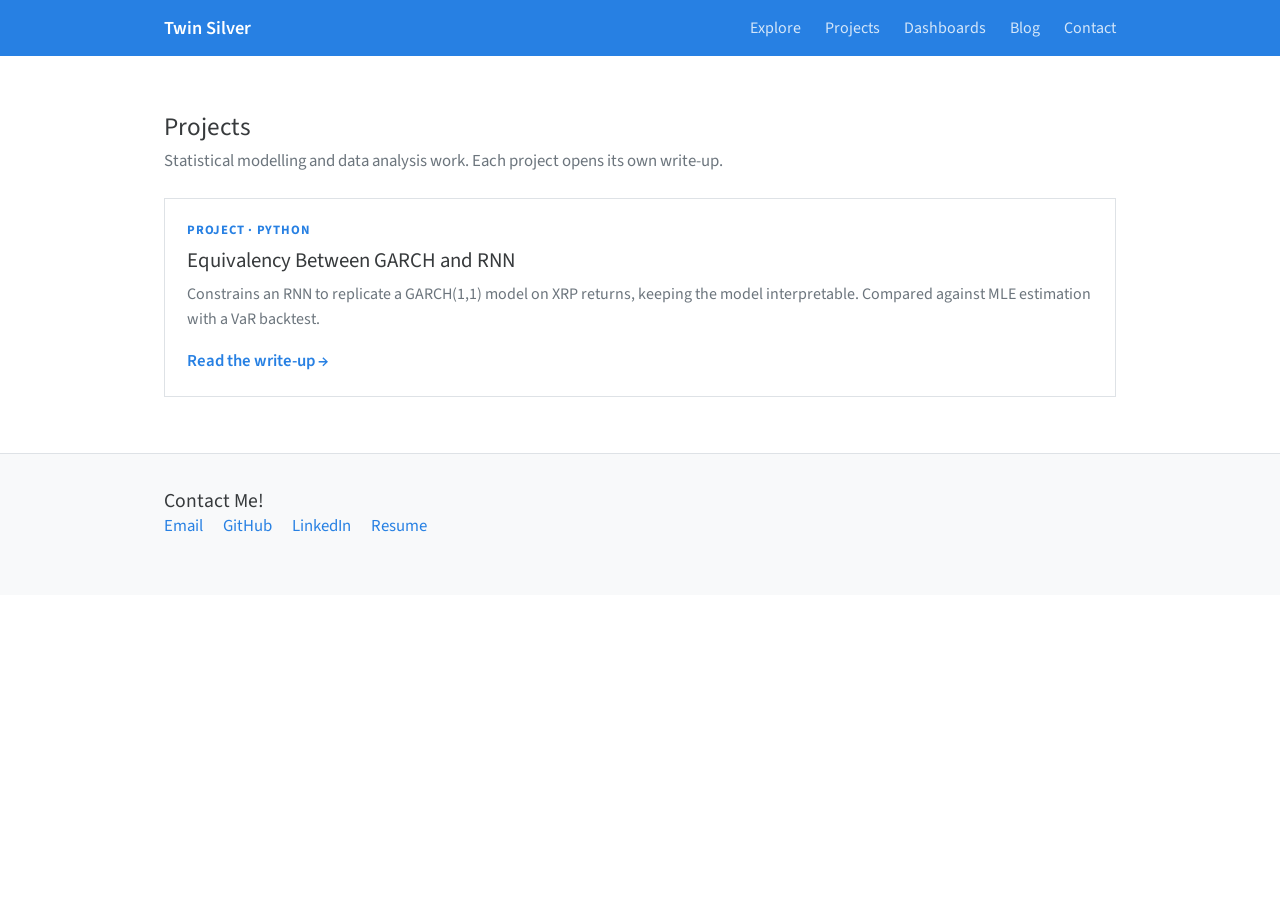
==== projects/index.html @ 443936a0 "Create index.html for /projects/" ====
<!DOCTYPE html>
<html lang="en">
<head>
<meta charset="UTF-8">
<meta name="viewport" content="width=device-width, initial-scale=1.0">
<title>Projects — Hisyam Maheswara</title>
<meta name="description" content="Data analysis and statistical modelling projects.">
<link rel="preconnect" href="https://fonts.googleapis.com">
<link rel="preconnect" href="https://fonts.gstatic.com" crossorigin>
<link href="https://fonts.googleapis.com/css2?family=Source+Sans+Pro:wght@300;400;600;700&display=swap" rel="stylesheet">
<link rel="stylesheet" href="/style.css">
</head>
<body>

<nav class="nav">
  <div class="wrap">
    <a class="nav-brand" href="/">Twin Silver</a>
    <ul class="nav-links">
      <li><a href="/#explore">Explore</a></li>
      <li><a href="/projects/">Projects</a></li>
      <li><a href="/dashboards/">Dashboards</a></li>
      <li><a href="/blogs/">Blog</a></li>
      <li><a href="#contact">Contact</a></li>
    </ul>
  </div>
</nav>

<section class="block">
  <div class="wrap">
    <div class="block-head">
      <h1>Projects</h1>
      <p>Statistical modelling and data analysis work. Each project opens its own write-up.</p>
    </div>

    <div class="grid grid-3">

      <a class="card" href="https://twinsilver.github.io/GARCH-RNN/">
        <span class="tag">Project · Python</span>
        <h3>Equivalency Between GARCH and RNN</h3>
        <p>Constrains an RNN to replicate a GARCH(1,1) model on XRP returns, keeping the model interpretable. Compared against MLE estimation with a VaR backtest.</p>
        <span class="go">Read the write-up →</span>
      </a>

      <!-- Copy this card for each new project:
      <a class="card" href="https://twinsilver.github.io/PROJECT-REPO/">
        <span class="tag">Project · Tools</span>
        <h3>Project title</h3>
        <p>One or two sentences on the problem and the method.</p>
        <span class="go">Read the write-up →</span>
      </a>
      -->

    </div>
  </div>
</section>

<footer id="contact">
  <div class="wrap">
    <h3 class="footer-title">Contact Me!</h3>
    <div class="footer-row">
      <ul class="footer-links">
        <li><a href="mailto:you@example.com">Email</a></li>
        <li><a href="https://github.com/twinsilver" target="_blank" rel="noopener">GitHub</a></li>
        <li><a href="https://linkedin.com/in/yourname" target="_blank" rel="noopener">LinkedIn</a></li>
        <li><a href="/resume.pdf">Resume</a></li>
      </ul>
    </div>
  </div>
</footer>

</body>
</html>
---- style.css ----
/* Bootswatch Cosmo values, matching the Quarto cosmo theme */
  :root{
    --primary:#2780e3;
    --primary-dark:#1f66b6;
    --body:#373a3c;
    --muted:#6c757d;
    --light:#f8f9fa;
    --border:#dee2e6;
    --max:1000px;
  }

  *{box-sizing:border-box;}
  html{scroll-behavior:smooth;}
  @media (prefers-reduced-motion: reduce){
    html{scroll-behavior:auto;}
    *{transition-duration:0.01ms !important;}
  }

  body{
    margin:0;
    background:#fff;
    color:var(--body);
    font-family:"Source Sans Pro", -apple-system, BlinkMacSystemFont, "Segoe UI", Roboto, sans-serif;
    font-size:1.05rem;
    line-height:1.55;
  }

  a{color:var(--primary); text-decoration:none;}
  a:hover{color:var(--primary-dark); text-decoration:underline;}
  :focus-visible{outline:2px solid var(--primary); outline-offset:3px;}

  .wrap{max-width:var(--max); margin:0 auto; padding:0 24px;}

  h1,h2,h3{font-weight:400; line-height:1.2; margin:0; color:var(--body);}

  /* ---------- NAV ---------- */
  .nav{
  background:var(--primary);
  position:sticky;
  top:0;
  z-index:100;
  }
  .nav .wrap{display:flex; align-items:center; justify-content:space-between; height:56px;}
  .nav-brand{color:#fff; font-size:1.15rem; font-weight:600;}
  .nav-brand:hover{color:#fff; text-decoration:none;}
  .nav-links{display:flex; gap:24px; list-style:none; margin:0; padding:0;}
  .nav-links a{color:rgba(255,255,255,.8); font-size:1rem;}
  .nav-links a:hover{color:#fff; text-decoration:none;}

  /* ---------- HERO (merged home + about) ---------- */
  .hero{padding:72px 0 56px; background:var(--light); border-bottom:1px solid var(--border);}
  .hero h1{font-size:clamp(2.2rem, 5vw, 3.2rem); margin-bottom:8px;}
  .hero .role{color:var(--primary); font-size:1.2rem; font-weight:600; margin:0 0 20px;}
  .hero p.intro{max-width:60ch; margin:0 0 28px; color:var(--body);}

  .btn-row{display:flex; gap:12px; flex-wrap:wrap;}
  .btn{display:inline-block; padding:.5rem 1.1rem; border:1px solid var(--primary); font-size:1rem; transition:background .15s ease, color .15s ease;}
  .btn:hover{text-decoration:none;}
  .btn-primary{background:var(--primary); color:#fff;}
  .btn-primary:hover{background:var(--primary-dark); border-color:var(--primary-dark); color:#fff;}
  .btn-outline{background:transparent; color:var(--primary);}
  .btn-outline:hover{background:var(--primary); color:#fff;}

  /* ---------- SECTIONS ---------- */
  .block{padding:56px 0; border-bottom:1px solid var(--border);}
  .block-head{margin-bottom:24px;}
  .block-head h2{font-size:1.8rem;}
  .block-head p{margin:6px 0 0; color:var(--muted);}

  .skills{display:flex; flex-wrap:wrap; gap:10px; list-style:none; padding:0; margin:0 0 24px;}
  .skills li{background:var(--light); border:1px solid var(--border); padding:.35rem .9rem; font-weight:600;}
  .about-text{max-width:65ch; margin:0;}

  /* cards */
  .grid{display:grid; gap:20px;}
  .grid-3{grid-template-columns:repeat(auto-fit, minmax(260px, 1fr));}
  .card{display:flex; flex-direction:column; gap:8px; padding:22px; border:1px solid var(--border); background:#fff; color:var(--body); transition:border-color .15s ease, box-shadow .15s ease;}
  .card:hover{border-color:var(--primary); box-shadow:0 2px 8px rgba(0,0,0,.08); text-decoration:none; color:var(--body);}
  .card .tag{font-size:.8rem; font-weight:700; letter-spacing:.06em; text-transform:uppercase; color:var(--primary);}
  .card h3{font-size:1.3rem;}
  .card p{margin:0; color:var(--muted); font-size:1rem;}
  .card .go{margin-top:auto; padding-top:8px; color:var(--primary); font-weight:600;}

  /* footer */
  footer{padding:36px 0 56px; background:var(--light);}
  .footer-row{display:flex; justify-content:space-between; align-items:center; flex-wrap:wrap; gap:16px;}
  .footer-links{display:flex; gap:20px; list-style:none; padding:0; margin:0;}
  .footer-note{color:var(--muted); font-size:.9rem;}
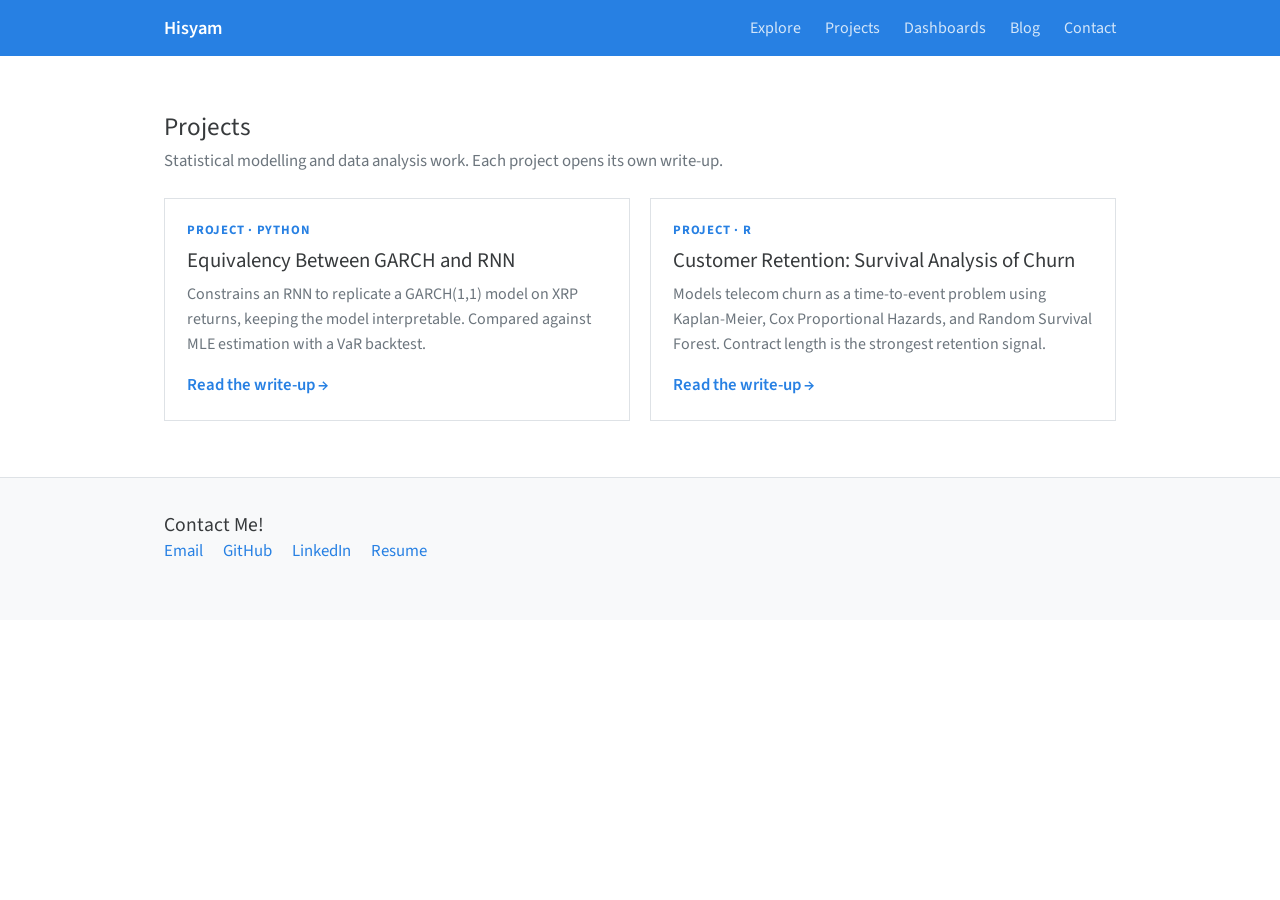
==== commit dcea7932: "Add latest project card on project" ====
--- a/projects/index.html
+++ b/projects/index.html
@@ -14,7 +14,7 @@
 
 <nav class="nav">
   <div class="wrap">
-    <a class="nav-brand" href="/">Twin Silver</a>
+    <a class="nav-brand" href="/">Hisyam</a>
     <ul class="nav-links">
       <li><a href="/#explore">Explore</a></li>
       <li><a href="/projects/">Projects</a></li>
@@ -39,6 +39,13 @@
         <h3>Equivalency Between GARCH and RNN</h3>
         <p>Constrains an RNN to replicate a GARCH(1,1) model on XRP returns, keeping the model interpretable. Compared against MLE estimation with a VaR backtest.</p>
         <span class="go">Read the write-up →</span>
+      </a>
+
+      <a class="card" href="https://twinsilver.github.io/customer-churn-survival/">
+  	<span class="tag">Project · R</span>
+  	<h3>Customer Retention: Survival Analysis of Churn</h3>
+  	<p>Models telecom churn as a time-to-event problem using Kaplan-Meier, Cox Proportional Hazards, and Random Survival Forest. Contract length is the strongest retention signal.</p>
+  	<span class="go">Read the write-up →</span>
       </a>
 
       <!-- Copy this card for each new project:
